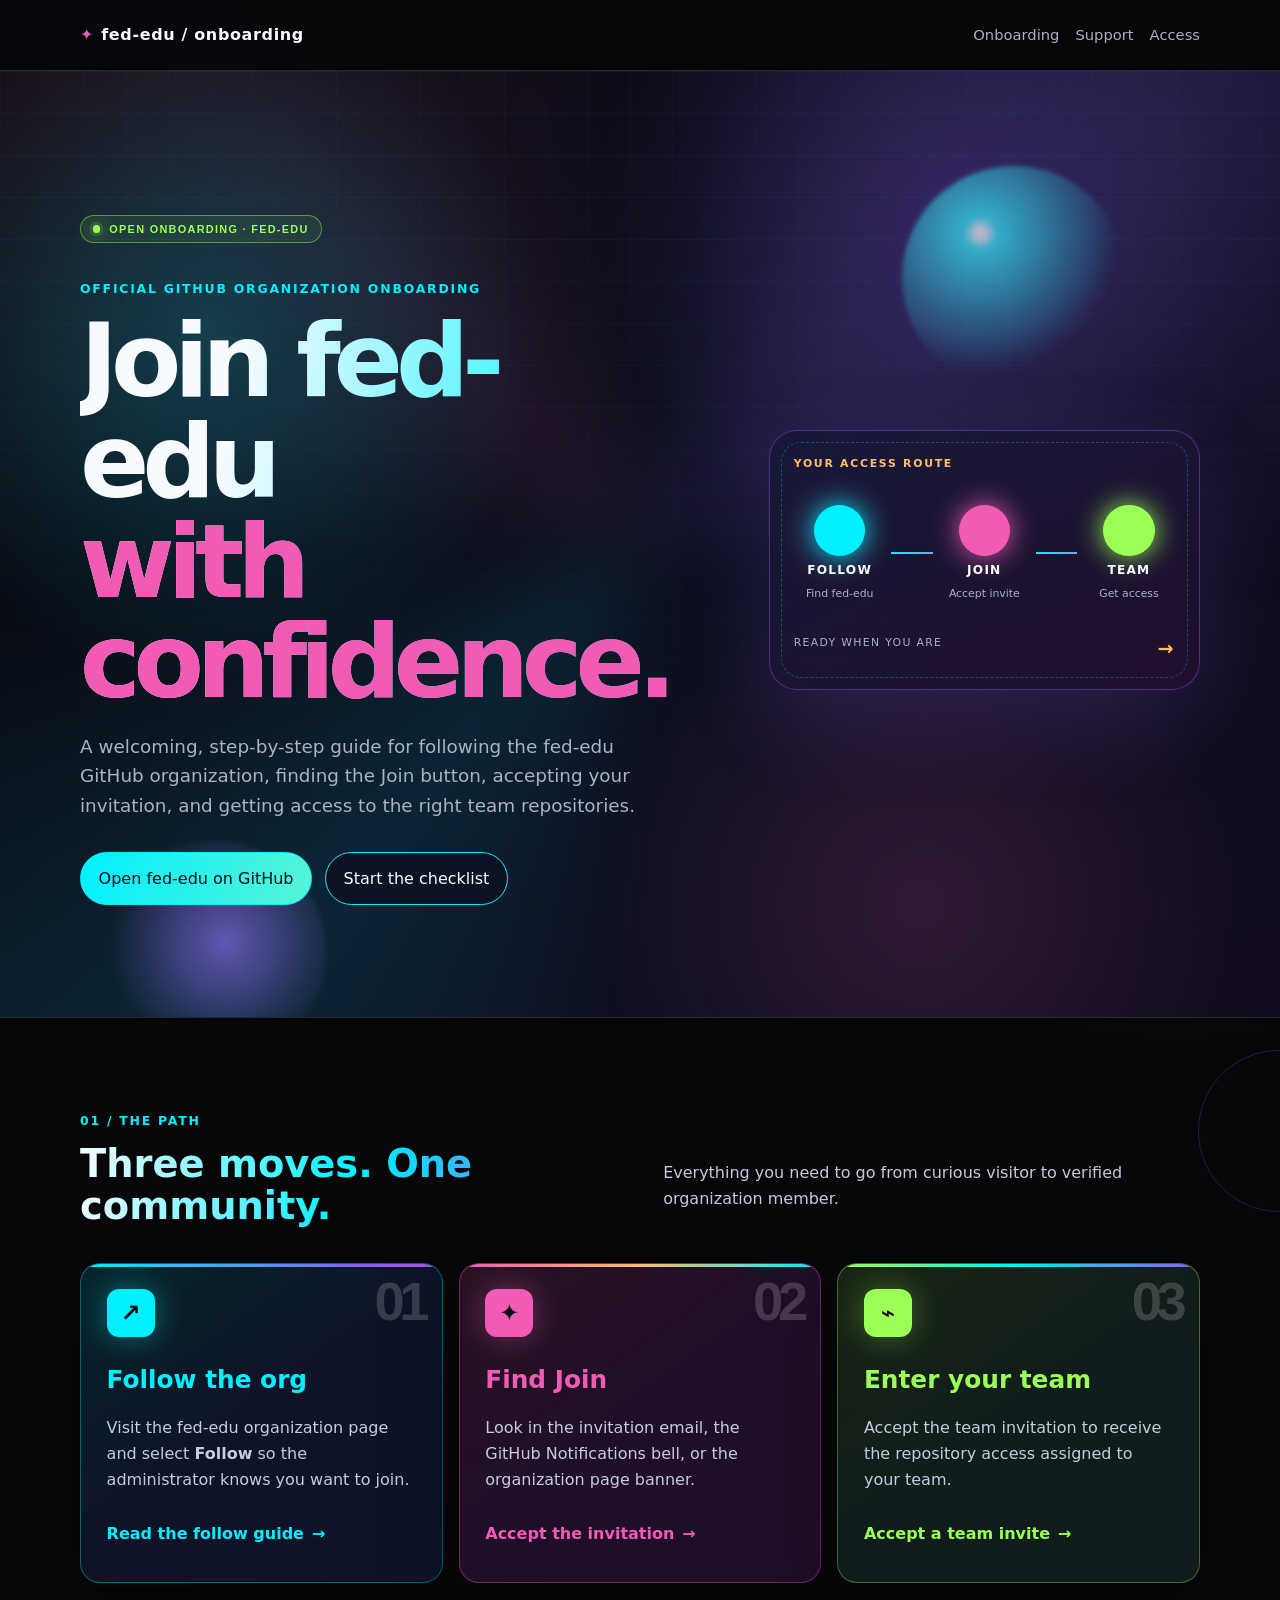
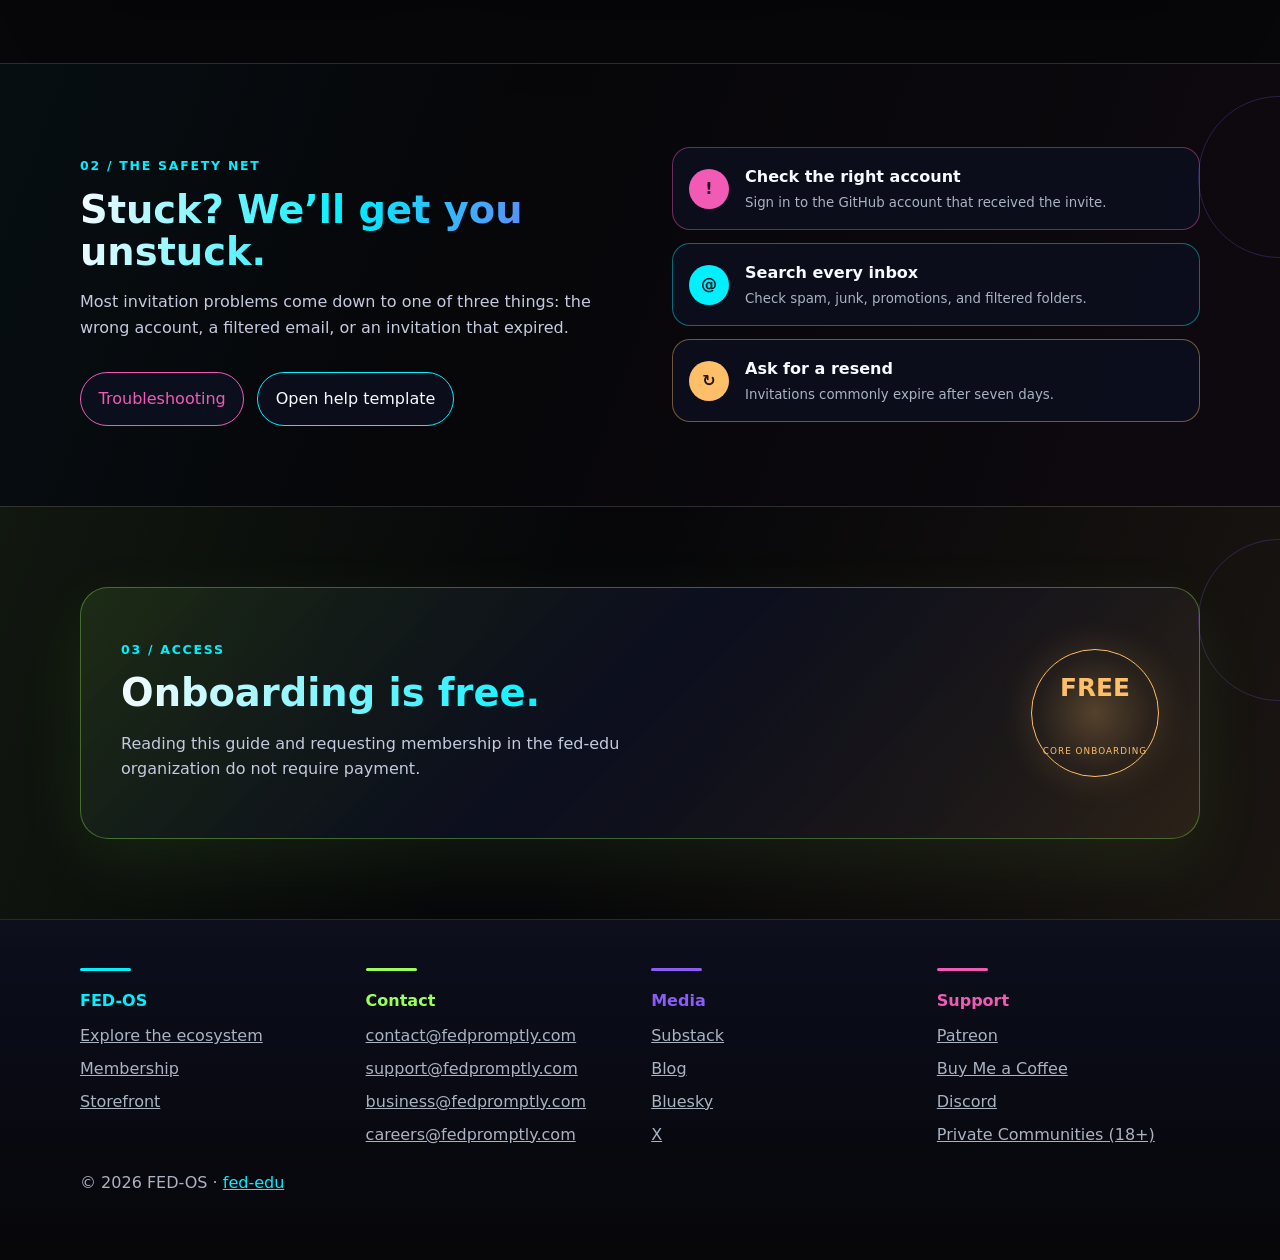
==== index.html @ 711a0e7e "Add files via upload" ====
<!doctype html>
<html lang="en">
<head>
  <meta charset="utf-8"><meta name="viewport" content="width=device-width,initial-scale=1">
  <title>fed-edu GitHub Organization Onboarding</title>
  <meta name="description" content="The official GitHub Organization Onboarding guide for the fed-edu organization.">
  <meta property="og:title" content="fed-edu GitHub Organization Onboarding"><meta property="og:description" content="Follow the organization, accept your invitation, and join your team."><meta property="og:image" content="assets/images/social-image.png">
  <link rel="icon" href="assets/images/favicon.ico"><link rel="stylesheet" href="styles.css">
</head>
<body>
  <header class="site-header component-header" data-component="header"><div class="container nav"><a class="brand" href="index.html">fed-edu / onboarding</a><nav class="nav-links" aria-label="Primary navigation"><a class="nav-cyan" data-magnetic href="#onboarding">Onboarding</a><a class="nav-magenta" data-magnetic href="#support">Support</a><a class="nav-amber" data-magnetic href="#pricing">Access</a></nav></div></header>
  <main>
    <section class="hero hero-art-directed">
      <span class="ambient-orb orb-cyan" aria-hidden="true"></span><span class="ambient-orb orb-violet" aria-hidden="true"></span><span class="ambient-orb orb-magenta" aria-hidden="true"></span>
      <div class="container hero-layout">
        <div class="hero-content"><div class="status-pill"><span class="status-dot"></span> OPEN ONBOARDING · FED-EDU</div><p class="kicker">Official GitHub Organization Onboarding</p><h1>Join fed-edu <em>with confidence.</em></h1><p class="lede">A welcoming, step-by-step guide for following the fed-edu GitHub organization, finding the Join button, accepting your invitation, and getting access to the right team repositories.</p><div class="actions"><a class="button primary" data-magnetic href="https://github.com/fed-edu" target="_blank" rel="noopener noreferrer">Open fed-edu on GitHub</a><a class="button" data-magnetic href="docs/00-onboarding-checklist.md">Start the checklist</a></div></div>
        <div class="hero-route" data-reveal aria-label="Three-step onboarding route"><div class="route-label">YOUR ACCESS ROUTE</div><div class="route-line"><div class="route-node node-cyan"><span>01</span><strong>FOLLOW</strong><small>Find fed-edu</small></div><i></i><div class="route-node node-magenta"><span>02</span><strong>JOIN</strong><small>Accept invite</small></div><i></i><div class="route-node node-lime"><span>03</span><strong>TEAM</strong><small>Get access</small></div></div><div class="route-footer"><span>READY WHEN YOU ARE</span><b>→</b></div></div>
      </div>
    </section>
    <section class="section section-onboarding" id="onboarding"><div class="container"><div class="section-heading" data-reveal><div><p class="kicker">01 / The path</p><h2>Three moves. One community.</h2></div><p class="section-note">Everything you need to go from curious visitor to verified organization member.</p></div><div class="grid step-grid"><article class="card card-cyan" data-tilt data-reveal><div class="card-number">01</div><div class="card-icon">↗</div><h3>Follow the org</h3><p>Visit the fed-edu organization page and select <strong>Follow</strong> so the administrator knows you want to join.</p><a href="docs/01-follow-organization.md">Read the follow guide <span>→</span></a></article><article class="card card-magenta" data-tilt data-reveal><div class="card-number">02</div><div class="card-icon">✦</div><h3>Find Join</h3><p>Look in the invitation email, the GitHub Notifications bell, or the organization page banner.</p><a href="docs/02-accept-organization-invite.md">Accept the invitation <span>→</span></a></article><article class="card card-lime" data-tilt data-reveal><div class="card-number">03</div><div class="card-icon">⌁</div><h3>Enter your team</h3><p>Accept the team invitation to receive the repository access assigned to your team.</p><a href="docs/03-accept-team-invite.md">Accept a team invite <span>→</span></a></article></div></div></section>
    <section class="section section-support" id="support"><div class="container support-layout"><div data-reveal><p class="kicker">02 / The safety net</p><h2>Stuck? We’ll get you unstuck.</h2><p class="section-note">Most invitation problems come down to one of three things: the wrong account, a filtered email, or an invitation that expired.</p><div class="actions"><a class="button button-magenta" data-magnetic href="docs/04-troubleshooting.md">Troubleshooting</a><a class="button" data-magnetic href=".github/ISSUE_TEMPLATE/onboarding-help.md">Open help template</a></div></div><div class="signal-stack" data-reveal><div class="signal-card signal-pink"><span class="signal-icon">!</span><div><strong>Check the right account</strong><small>Sign in to the GitHub account that received the invite.</small></div></div><div class="signal-card signal-blue"><span class="signal-icon">@</span><div><strong>Search every inbox</strong><small>Check spam, junk, promotions, and filtered folders.</small></div></div><div class="signal-card signal-gold"><span class="signal-icon">↻</span><div><strong>Ask for a resend</strong><small>Invitations commonly expire after seven days.</small></div></div></div></div></section>
    <section class="section section-access" id="pricing"><div class="container access-panel" data-reveal><div><p class="kicker">03 / Access</p><h2>Onboarding is free.</h2><p class="section-note">Reading this guide and requesting membership in the fed-edu organization do not require payment.</p></div><div class="access-badge"><span>FREE</span><small>CORE ONBOARDING</small></div><div class="payment-embed" hidden><h3>Optional support embeds</h3><div id="paypal-button-container"></div><div id="stripe-button-container"></div><p><a href="https://buymeacoffee.com/fedpromptly">Buy Me a Coffee</a> · <a href="https://ko-fi.com/fedpromptly">Ko-fi</a></p></div></div></section>
  </main>
  <footer class="site-footer component-footer" role="contentinfo" data-component="footer"><div class="container footer-grid"><nav class="footer-column footer-cyan" data-reveal aria-label="FED-OS links"><h2>FED-OS</h2><ul><li><a href="https://www.fedpromptly.org">Explore the ecosystem</a></li><li><a href="https://www.fedpromptly.com/aid">Membership</a></li><li><a href="https://www.jabburr.com/fed-os">Storefront</a></li></ul></nav><nav class="footer-column footer-lime" data-reveal aria-label="Contact links"><h2>Contact</h2><ul><li><a href="mailto:contact@fedpromptly.com">contact@fedpromptly.com</a></li><li><a href="mailto:support@fedpromptly.com">support@fedpromptly.com</a></li><li><a href="mailto:business@fedpromptly.com">business@fedpromptly.com</a></li><li><a href="mailto:careers@fedpromptly.com">careers@fedpromptly.com</a></li></ul></nav><nav class="footer-column footer-violet" data-reveal aria-label="Media links"><h2>Media</h2><ul><li><a href="https://substack.com/@fedpromptly">Substack</a></li><li><a href="https://fedpromptly.wordpress.com/">Blog</a></li><li><a href="https://bsky.app/profile/fed-os.bsky.social">Bluesky</a></li><li><a href="https://x.com/Fedpromptly">X</a></li></ul></nav><nav class="footer-column footer-magenta" data-reveal aria-label="Support links"><h2>Support</h2><ul><li><a href="https://www.patreon.com/c/FEDpromptly">Patreon</a></li><li><a href="https://buymeacoffee.com/fedpromptly">Buy Me a Coffee</a></li><li><a href="https://discord.gg/Jm4XStx4Pf">Discord</a></li><li><a href="docs/private-communities.md">Private Communities (18+)</a></li></ul></nav></div><div class="container"><p>© 2026 FED-OS · <a href="https://github.com/fed-edu">fed-edu</a></p></div></footer>
  <script src="assets/js/app.js" defer></script><script src="assets/js/age-gate.js" defer></script><script src="assets/js/payments.js" defer></script>
</body>
</html>
---- styles.css ----
:root {
  --obsidian: #07070a;
  --night: #0d1020;
  --panel: #11162a;
  --panel-strong: #171d36;
  --cyan: #00f0ff;
  --violet: #8b5cf6;
  --magenta: #f15bb5;
  --lime: #9cff57;
  --amber: #ffbf69;
  --ink: #f7fbff;
  --muted: #a9b3c2;
  --line: rgba(255, 255, 255, .14);
  --shadow: 0 24px 80px rgba(0, 0, 0, .38);
}

* { box-sizing: border-box; }
html { scroll-behavior: smooth; }
body {
  margin: 0;
  background:
    radial-gradient(circle at 8% 10%, rgba(0, 240, 255, .08), transparent 22rem),
    radial-gradient(circle at 92% 22%, rgba(241, 91, 181, .07), transparent 26rem),
    var(--obsidian);
  color: var(--ink);
  font-family: Inter, system-ui, sans-serif;
  line-height: 1.6;
  overflow-x: hidden;
}
body::before {
  content: "";
  position: fixed;
  inset: 0;
  z-index: -2;
  pointer-events: none;
  opacity: .22;
  background-image: radial-gradient(rgba(255, 255, 255, .24) .7px, transparent .7px);
  background-size: 28px 28px;
  animation: star-drift 28s linear infinite;
}
a { color: var(--cyan); }
a:focus-visible, button:focus-visible, select:focus-visible { outline: 3px solid var(--lime); outline-offset: 3px; }
.container { width: min(1120px, calc(100% - 2rem)); margin-inline: auto; }

.site-header {
  position: sticky;
  top: 0;
  z-index: 5;
  background: rgba(7, 7, 10, .78);
  backdrop-filter: blur(18px) saturate(140%);
  border-bottom: 1px solid var(--line);
  animation: header-in .8s ease both;
}
.nav { min-height: 70px; display: flex; align-items: center; justify-content: space-between; gap: 1rem; }
.brand { color: var(--ink); font-weight: 800; text-decoration: none; letter-spacing: .04em; }
.brand::before { content: "✦"; color: var(--magenta); margin-right: .45rem; animation: sparkle 2.8s ease-in-out infinite; }
.nav-links { display: flex; gap: 1rem; flex-wrap: wrap; }
.nav-links a { color: var(--muted); text-decoration: none; font-size: .92rem; transition: color .2s ease, transform .2s ease; }
.nav-links a:hover { color: var(--cyan); transform: translateY(-2px); }

.hero {
  position: relative;
  isolation: isolate;
  overflow: hidden;
  padding: clamp(5rem, 12vw, 9rem) 0 6rem;
  background:
    radial-gradient(circle at 16% 28%, rgba(0, 240, 255, .22), transparent 27%),
    radial-gradient(circle at 74% 15%, rgba(139, 92, 246, .23), transparent 28%),
    radial-gradient(circle at 72% 88%, rgba(241, 91, 181, .14), transparent 26%),
    linear-gradient(135deg, #07070a 0%, #0d1020 55%, #120c1e 100%);
}
.hero::before {
  content: "";
  position: absolute;
  inset: -20%;
  z-index: -1;
  pointer-events: none;
  background: conic-gradient(from 180deg at 50% 50%, transparent, rgba(0, 240, 255, .10), transparent 24%, rgba(241, 91, 181, .10), transparent 52%, rgba(139, 92, 246, .14), transparent 76%);
  filter: blur(36px);
  animation: color-wheel 18s linear infinite;
}
.hero::after {
  content: "";
  position: absolute;
  inset: 0;
  z-index: -1;
  pointer-events: none;
  opacity: .28;
  background-image: linear-gradient(rgba(0, 240, 255, .18) 1px, transparent 1px), linear-gradient(90deg, rgba(139, 92, 246, .16) 1px, transparent 1px);
  background-size: 42px 42px;
  mask-image: linear-gradient(to bottom, black, transparent 92%);
  animation: grid-shift 14s linear infinite;
}
.hero-content { position: relative; z-index: 1; max-width: 780px; animation: reveal-up .9s .12s ease both; }
.ambient-orb { position: absolute; z-index: 0; display: block; width: 14rem; aspect-ratio: 1; border-radius: 50%; filter: blur(2px); opacity: .65; pointer-events: none; mix-blend-mode: screen; }
.orb-cyan { top: 10%; right: 12%; background: radial-gradient(circle at 35% 30%, white 0 2%, var(--cyan) 8%, transparent 65%); animation: float-a 8s ease-in-out infinite; }
.orb-violet { bottom: -3rem; left: 8%; background: radial-gradient(circle at 55% 45%, var(--violet), transparent 66%); animation: float-b 11s ease-in-out infinite; }
.orb-magenta { top: 42%; right: 30%; width: 8rem; background: radial-gradient(circle, var(--magenta), transparent 68%); animation: pulse-orb 5s ease-in-out infinite; }
.kicker { color: var(--cyan); text-transform: uppercase; letter-spacing: .14em; font-size: .78rem; font-weight: 800; }
h1 { font-size: clamp(2.8rem, 8vw, 6.8rem); line-height: .98; letter-spacing: -.07em; margin: .7rem 0 1.2rem; background: linear-gradient(100deg, var(--ink) 12%, var(--cyan) 42%, var(--magenta) 70%, var(--amber) 94%); -webkit-background-clip: text; background-clip: text; color: transparent; background-size: 220% auto; animation: text-shimmer 8s ease-in-out infinite; }
h2 { font-size: clamp(1.7rem, 3vw, 2.6rem); line-height: 1.1; }
.lede { max-width: 700px; color: var(--muted); font-size: 1.15rem; }
.actions { display: flex; flex-wrap: wrap; gap: .8rem; margin-top: 2rem; }
.button { position: relative; isolation: isolate; overflow: hidden; display: inline-flex; align-items: center; justify-content: center; border: 1px solid var(--cyan); border-radius: 999px; padding: .8rem 1.1rem; color: var(--ink); text-decoration: none; background: rgba(13, 16, 32, .78); transition: transform .22s ease, background .22s ease, border-color .22s ease, box-shadow .22s ease; }
.button::after { content: ""; position: absolute; inset: 0; z-index: -1; transform: translateX(-110%); background: linear-gradient(100deg, transparent, rgba(255, 255, 255, .24), transparent); animation: button-sheen 4.5s ease-in-out infinite; }
.button.primary { color: #031015; border-color: var(--cyan); background: linear-gradient(110deg, var(--cyan), #55f4d8, var(--lime)); background-size: 200% auto; animation: gradient-flow 5s ease infinite; }
.button:hover { transform: translateY(-4px) scale(1.02); background: rgba(0, 240, 255, .14); border-color: var(--lime); box-shadow: 0 12px 36px rgba(0, 240, 255, .18); }
.button.primary:hover { color: #031015; background-position: 100% 50%; }

.section { position: relative; padding: 5rem 0; border-top: 1px solid var(--line); }
.section:nth-of-type(odd) { background: linear-gradient(110deg, rgba(0, 240, 255, .035), transparent 38%, rgba(241, 91, 181, .035)); }
.section::after { content: ""; position: absolute; width: 10rem; height: 10rem; right: -5rem; top: 2rem; border: 1px solid rgba(139, 92, 246, .25); border-radius: 50%; animation: orbit-ring 12s linear infinite; pointer-events: none; }
.grid { display: grid; grid-template-columns: repeat(auto-fit, minmax(220px, 1fr)); gap: 1rem; }
.card { position: relative; overflow: hidden; border: 1px solid var(--line); background: linear-gradient(145deg, rgba(23, 29, 54, .92), rgba(11, 13, 26, .9)); border-radius: 20px; padding: 1.3rem; box-shadow: var(--shadow); transition: transform .22s ease, border-color .22s ease, box-shadow .22s ease; }
.card::before { content: ""; position: absolute; inset: 0 0 auto; height: 3px; background: linear-gradient(90deg, var(--cyan), var(--violet), var(--magenta), var(--amber)); background-size: 240% 100%; animation: gradient-flow 6s linear infinite; }
.card:nth-child(2)::before { background: linear-gradient(90deg, var(--magenta), var(--amber), var(--cyan)); }
.card:nth-child(3)::before { background: linear-gradient(90deg, var(--lime), var(--cyan), var(--violet)); }
.card:hover { border-color: rgba(0, 240, 255, .72); box-shadow: 0 20px 60px rgba(0, 240, 255, .15), var(--shadow); }
.card h3 { margin-top: 0; color: var(--ink); }
.card p { color: var(--muted); }
.card a { color: var(--amber); }
.muted { color: var(--muted); }
[data-reveal] { opacity: 0; transform: translateY(24px); transition: opacity .75s ease, transform .75s cubic-bezier(.2,.8,.2,1); }
[data-reveal].is-visible { opacity: 1; transform: none; }
[data-reveal]:nth-child(2) { transition-delay: .10s; }
[data-reveal]:nth-child(3) { transition-delay: .20s; }
.payment-embed[hidden], #age-gate[hidden], #matrix-block[hidden] { display: none; }
.payment-embed { margin-top: 1rem; padding: 1rem; border: 1px dashed rgba(255, 191, 105, .65); border-radius: 14px; background: linear-gradient(135deg, rgba(255, 191, 105, .08), rgba(241, 91, 181, .06)); animation: soft-glow 4s ease-in-out infinite; }
.site-footer { border-top: 1px solid var(--line); padding: 3rem 0; color: var(--muted); background: linear-gradient(180deg, rgba(13, 16, 32, .85), rgba(7, 7, 10, .98)); }
.footer-grid { display: grid; grid-template-columns: repeat(4, 1fr); gap: 1.4rem; }
.footer-grid h2 { color: var(--ink); font-size: 1rem; }
.footer-grid ul { list-style: none; padding: 0; margin: 0; }
.footer-grid li { margin: .45rem 0; }
.footer-grid a { color: var(--muted); transition: color .2s ease, padding-left .2s ease; }
.footer-grid a:hover { color: var(--magenta); padding-left: .25rem; }
.age-overlay { position: fixed; inset: 0; z-index: 20; display: grid; place-items: center; padding: 1rem; background: rgba(7, 7, 10, .86); backdrop-filter: blur(10px) saturate(150%); animation: fade-in .35s ease both; }
.age-card { max-width: 440px; padding: 2rem; border: 1px solid rgba(0, 240, 255, .45); border-radius: 24px; background: linear-gradient(145deg, rgba(23, 29, 54, .98), rgba(35, 12, 42, .96)); box-shadow: 0 25px 70px rgba(0, 0, 0, .55); animation: card-pop .45s cubic-bezier(.2,.9,.25,1.2) both; }
.age-actions { display: flex; gap: .8rem; margin-top: 1.2rem; }
.yes { background: var(--lime); color: #06130b; border-color: var(--lime); }
.no { background: #ff7070; color: #210606; border-color: #ff7070; }

@keyframes reveal-up { from { opacity: 0; transform: translateY(28px); } to { opacity: 1; transform: none; } }
@keyframes fade-in { from { opacity: 0; } to { opacity: 1; } }
@keyframes card-pop { from { opacity: 0; transform: translateY(18px) scale(.94); } to { opacity: 1; transform: none; } }
@keyframes grid-shift { from { background-position: 0 0, 0 0; } to { background-position: 42px 42px, 42px 42px; } }
@keyframes star-drift { from { transform: translate3d(0, 0, 0); } to { transform: translate3d(28px, 28px, 0); } }
@keyframes color-wheel { to { transform: rotate(360deg); } }
@keyframes text-shimmer { 0%, 100% { background-position: 0% 50%; } 50% { background-position: 100% 50%; } }
@keyframes gradient-flow { to { background-position: 200% 50%; } }
@keyframes button-sheen { 0%, 55% { transform: translateX(-110%); } 75%, 100% { transform: translateX(110%); } }
@keyframes float-a { 0%, 100% { transform: translate3d(0, 0, 0) scale(1); } 50% { transform: translate3d(-22px, 30px, 0) scale(1.08); } }
@keyframes float-b { 0%, 100% { transform: translate3d(0, 0, 0); } 50% { transform: translate3d(26px, -24px, 0); } }
@keyframes pulse-orb { 0%, 100% { opacity: .32; transform: scale(.86); } 50% { opacity: .86; transform: scale(1.18); } }
@keyframes orbit-ring { to { transform: rotate(360deg) translateX(22px) rotate(-360deg); } }
@keyframes sparkle { 0%, 100% { opacity: .45; transform: rotate(0deg) scale(.85); } 50% { opacity: 1; transform: rotate(180deg) scale(1.2); } }
@keyframes soft-glow { 0%, 100% { box-shadow: 0 0 0 rgba(255, 191, 105, 0); } 50% { box-shadow: 0 0 28px rgba(255, 191, 105, .10); } }
@keyframes header-in { from { opacity: 0; transform: translateY(-12px); } to { opacity: 1; transform: none; } }

@media (max-width: 760px) { .nav { align-items: flex-start; flex-direction: column; padding: .9rem 0; } .footer-grid { grid-template-columns: 1fr 1fr; } .ambient-orb { opacity: .42; } }
@media (max-width: 500px) { .footer-grid { grid-template-columns: 1fr; } h1 { font-size: clamp(2.7rem, 16vw, 4.6rem); } }
@media (prefers-reduced-motion: reduce) {
  *, *::before, *::after { animation: none !important; transition: none !important; scroll-behavior: auto !important; }
  [data-reveal] { opacity: 1; transform: none; }
}

/* Distinct page and component treatments */
.page-404 .error-hero {
  min-height: calc(100vh - 70px);
  display: grid;
  place-items: center;
  background:
    radial-gradient(circle at 20% 25%, rgba(139, 92, 246, .28), transparent 24rem),
    radial-gradient(circle at 78% 70%, rgba(241, 91, 181, .20), transparent 22rem),
    linear-gradient(145deg, #080812, #180d2b 56%, #250d25);
}
.page-404 .error-content { max-width: 720px; text-align: center; }
.page-404 .error-content h1 { background: linear-gradient(100deg, var(--violet), var(--magenta), var(--amber)); -webkit-background-clip: text; background-clip: text; }
.page-404 .kicker { color: var(--magenta); }
.page-404 .error-path { display: inline-flex; align-items: center; gap: .8rem; margin: 1rem 0; padding: .7rem 1rem; color: var(--amber); border: 1px solid rgba(255, 191, 105, .35); border-radius: 999px; background: rgba(255, 191, 105, .07); animation: path-pulse 3.5s ease-in-out infinite; }
.page-404 .error-path b { color: var(--violet); animation: arrow-bounce 1.6s ease-in-out infinite; }
.error-ring { position: absolute; border: 1px solid rgba(241, 91, 181, .38); border-radius: 50%; pointer-events: none; }
.error-ring-one { width: 24rem; height: 24rem; right: 4%; top: 12%; animation: ring-spin 16s linear infinite; }
.error-ring-two { width: 13rem; height: 13rem; left: 10%; bottom: 12%; border-color: rgba(139, 92, 246, .46); animation: ring-spin 11s linear infinite reverse; }
.component-header .nav-cyan:hover { color: var(--cyan); }
.component-header .nav-magenta:hover { color: var(--magenta); }
.component-header .nav-amber:hover { color: var(--amber); }
.component-footer .footer-column { position: relative; padding-top: .7rem; }
.component-footer .footer-column::before { content: ""; position: absolute; top: 0; left: 0; width: 3.2rem; height: 3px; border-radius: 99px; animation: gradient-flow 5s linear infinite; }
.component-footer .footer-cyan::before { background: var(--cyan); }
.component-footer .footer-lime::before { background: var(--lime); }
.component-footer .footer-violet::before { background: var(--violet); }
.component-footer .footer-magenta::before { background: var(--magenta); }
.component-footer .footer-cyan h2 { color: var(--cyan); }
.component-footer .footer-lime h2 { color: var(--lime); }
.component-footer .footer-violet h2 { color: var(--violet); }
.component-footer .footer-magenta h2 { color: var(--magenta); }
.component-age-gate .gate-orb { position: absolute; width: 16rem; aspect-ratio: 1; border-radius: 50%; filter: blur(6px); opacity: .55; pointer-events: none; }
.component-age-gate .gate-orb-cyan { background: var(--cyan); top: 15%; left: 18%; animation: float-a 7s ease-in-out infinite; }
.component-age-gate .gate-orb-magenta { background: var(--magenta); right: 16%; bottom: 12%; animation: float-b 9s ease-in-out infinite; }
.component-age-gate .age-card { position: relative; z-index: 1; }
.component-age-gate .age-card .kicker { color: var(--amber); }
.component-age-gate .age-card h2 { color: var(--cyan); }
.footer-gate { position: relative; overflow: hidden; margin-top: 1rem; padding: .9rem 1rem; border: 1px solid rgba(241, 91, 181, .42); border-radius: 14px; background: linear-gradient(120deg, rgba(241, 91, 181, .09), rgba(139, 92, 246, .11)); }
.footer-gate p { position: relative; z-index: 1; margin: .2rem 0; }
.footer-gate .gate-link { color: var(--magenta); font-weight: 800; }
.gate-pulse { position: absolute; width: 4rem; aspect-ratio: 1; right: 1rem; top: 50%; border-radius: 50%; background: var(--magenta); opacity: .25; transform: translateY(-50%); animation: pulse-orb 3s ease-in-out infinite; }
@keyframes path-pulse { 0%, 100% { box-shadow: 0 0 0 rgba(255, 191, 105, 0); } 50% { box-shadow: 0 0 26px rgba(255, 191, 105, .18); } }
@keyframes arrow-bounce { 0%, 100% { transform: translateX(0); } 50% { transform: translateX(4px); } }
@keyframes ring-spin { to { transform: rotate(360deg); } }

/* Art-directed landing-page hierarchy */
.hero-art-directed { padding-bottom: 7rem; }
.hero-layout { display: grid; grid-template-columns: minmax(0, 1fr) minmax(320px, .72fr); align-items: center; gap: clamp(2rem, 7vw, 7rem); }
.hero-layout .hero-content { max-width: 700px; }
.hero-content h1 em { font-style: normal; display: block; color: var(--magenta); }
.status-pill { display: inline-flex; align-items: center; gap: .55rem; margin-bottom: 1.4rem; padding: .5rem .8rem; border: 1px solid rgba(156, 255, 87, .46); border-radius: 999px; color: var(--lime); background: rgba(156, 255, 87, .08); font: 800 .68rem/1 Inter, sans-serif; letter-spacing: .12em; animation: status-pulse 3s ease-in-out infinite; }
.status-dot { width: .45rem; height: .45rem; border-radius: 50%; background: var(--lime); box-shadow: 0 0 0 .2rem rgba(156, 255, 87, .12), 0 0 18px var(--lime); animation: dot-blink 1.8s ease-in-out infinite; }
.hero-route { position: relative; padding: 1.5rem; border: 1px solid rgba(139, 92, 246, .42); border-radius: 28px; background: linear-gradient(150deg, rgba(22, 24, 55, .92), rgba(37, 15, 48, .8)); box-shadow: 0 30px 90px rgba(139, 92, 246, .18); transform: rotate(2deg); animation: route-float 7s ease-in-out infinite; }
.hero-route::before { content: ""; position: absolute; inset: .7rem; border: 1px dashed rgba(0, 240, 255, .28); border-radius: 20px; pointer-events: none; }
.route-label { position: relative; z-index: 1; color: var(--amber); font-size: .68rem; font-weight: 800; letter-spacing: .16em; }
.route-line { position: relative; z-index: 1; display: grid; grid-template-columns: 1fr .45fr 1fr .45fr 1fr; align-items: center; gap: .35rem; margin: 2rem 0; }
.route-line i { height: 2px; background: linear-gradient(90deg, var(--cyan), var(--magenta)); animation: route-dash 2.4s linear infinite; background-size: 200% 100%; }
.route-node { display: grid; gap: .3rem; text-align: center; }
.route-node span { display: grid; place-items: center; width: 3.2rem; height: 3.2rem; margin: auto; border-radius: 50%; color: #061018; font-weight: 900; box-shadow: 0 0 28px currentColor; animation: node-pulse 3s ease-in-out infinite; }
.route-node strong { font-size: .76rem; letter-spacing: .1em; }
.route-node small { color: var(--muted); font-size: .68rem; }
.node-cyan span { background: var(--cyan); color: var(--cyan); }
.node-magenta span { background: var(--magenta); color: var(--magenta); animation-delay: .6s; }
.node-lime span { background: var(--lime); color: var(--lime); animation-delay: 1.2s; }
.route-footer { display: flex; justify-content: space-between; color: var(--muted); font-size: .68rem; letter-spacing: .12em; }
.route-footer b { color: var(--amber); font-size: 1.2rem; animation: arrow-bounce 1.6s ease-in-out infinite; }
.section-heading { display: flex; align-items: end; justify-content: space-between; gap: 2rem; margin-bottom: 2.2rem; }
.section-heading h2, .support-layout h2, .access-panel h2 { margin: .2rem 0 0; background: linear-gradient(100deg, var(--ink), var(--cyan), var(--violet)); -webkit-background-clip: text; background-clip: text; color: transparent; }
.section-note { max-width: 34rem; color: #c4cade; font-size: 1rem; }
.step-grid { grid-template-columns: repeat(3, 1fr); }
.step-grid .card { min-height: 20rem; padding: 1.6rem; }
.card-number { position: absolute; top: 1rem; right: 1.1rem; color: rgba(255,255,255,.18); font: 900 3.4rem/.8 Inter, sans-serif; letter-spacing: -.1em; }
.card-icon { display: grid; place-items: center; width: 3rem; height: 3rem; margin-bottom: 1.4rem; border-radius: 12px; color: #071016; font-size: 1.5rem; font-weight: 900; animation: icon-float 3s ease-in-out infinite; }
.card h3 { font-size: 1.55rem; margin-bottom: .7rem; }
.card p { color: #c5cce0; }
.card a { display: inline-flex; gap: .5rem; align-items: center; margin-top: .8rem; text-decoration: none; font-weight: 800; }
.card a span { transition: transform .2s ease; }
.card a:hover span { transform: translateX(5px); }
.card-cyan { border-color: rgba(0,240,255,.34); background: linear-gradient(145deg, rgba(0,240,255,.13), rgba(15,21,42,.92) 48%); }
.card-cyan .card-icon { background: var(--cyan); box-shadow: 0 0 30px rgba(0,240,255,.4); }
.card-cyan h3, .card-cyan a { color: var(--cyan); }
.card-magenta { border-color: rgba(241,91,181,.38); background: linear-gradient(145deg, rgba(241,91,181,.14), rgba(35,15,44,.92) 48%); }
.card-magenta .card-icon { background: var(--magenta); box-shadow: 0 0 30px rgba(241,91,181,.38); }
.card-magenta h3, .card-magenta a { color: var(--magenta); }
.card-lime { border-color: rgba(156,255,87,.34); background: linear-gradient(145deg, rgba(156,255,87,.12), rgba(18,31,29,.92) 48%); }
.card-lime .card-icon { background: var(--lime); box-shadow: 0 0 30px rgba(156,255,87,.34); }
.card-lime h3, .card-lime a { color: var(--lime); }
.section-support { background: radial-gradient(circle at 76% 45%, rgba(241,91,181,.12), transparent 28rem), linear-gradient(110deg, rgba(139,92,246,.08), transparent 58%); }
.support-layout { display: grid; grid-template-columns: 1fr 1fr; align-items: center; gap: 4rem; }
.button-magenta { border-color: var(--magenta); color: var(--magenta); }
.button-magenta:hover { background: rgba(241,91,181,.16); border-color: var(--amber); }
.signal-stack { display: grid; gap: .8rem; }
.signal-card { display: flex; align-items: center; gap: 1rem; padding: 1rem; border: 1px solid var(--line); border-radius: 18px; background: rgba(13,16,32,.78); transform: translateX(0); transition: transform .25s ease, border-color .25s ease; }
.signal-card:hover { transform: translateX(8px); }
.signal-card strong, .signal-card small { display: block; }
.signal-card strong { color: var(--ink); }
.signal-card small { color: var(--muted); margin-top: .15rem; }
.signal-icon { display: grid; flex: 0 0 2.5rem; place-items: center; width: 2.5rem; height: 2.5rem; border-radius: 50%; font-weight: 900; }
.signal-pink { border-color: rgba(241,91,181,.42); }.signal-pink .signal-icon { background: var(--magenta); color: #280b22; }
.signal-blue { border-color: rgba(0,240,255,.42); }.signal-blue .signal-icon { background: var(--cyan); color: #061a20; }
.signal-gold { border-color: rgba(255,191,105,.42); }.signal-gold .signal-icon { background: var(--amber); color: #241504; }
.section-access { background: linear-gradient(110deg, rgba(156,255,87,.07), transparent 44%, rgba(255,191,105,.08)); }
.access-panel { position: relative; display: grid; grid-template-columns: 1fr auto; align-items: center; gap: 2rem; padding: 2.5rem; border: 1px solid rgba(156,255,87,.34); border-radius: 28px; background: linear-gradient(135deg, rgba(156,255,87,.10), rgba(13,16,32,.92) 48%, rgba(255,191,105,.09)); box-shadow: 0 24px 70px rgba(156,255,87,.08); }
.access-panel .payment-embed { grid-column: 1/-1; width: 100%; }
.access-badge { display: grid; place-items: center; width: 8rem; height: 8rem; border: 1px solid var(--amber); border-radius: 50%; color: var(--amber); background: radial-gradient(circle, rgba(255,191,105,.24), rgba(255,191,105,.03) 64%); box-shadow: 0 0 36px rgba(255,191,105,.16); animation: badge-pulse 4s ease-in-out infinite; }
.access-badge span { font-size: 1.55rem; font-weight: 900; }.access-badge small { font-size: .55rem; letter-spacing: .12em; }
@keyframes status-pulse { 0%,100% { box-shadow: 0 0 0 rgba(156,255,87,0); } 50% { box-shadow: 0 0 22px rgba(156,255,87,.15); } }
@keyframes dot-blink { 0%,100% { opacity: .55; transform: scale(.8); } 50% { opacity: 1; transform: scale(1.2); } }
@keyframes route-float { 0%,100% { transform: rotate(2deg) translateY(0); } 50% { transform: rotate(-1deg) translateY(-10px); } }
@keyframes route-dash { to { background-position: 200% 0; } }
@keyframes node-pulse { 0%,100% { transform: scale(.96); } 50% { transform: scale(1.08); } }
@keyframes icon-float { 0%,100% { transform: translateY(0) rotate(0); } 50% { transform: translateY(-4px) rotate(4deg); } }
@keyframes badge-pulse { 0%,100% { transform: rotate(0) scale(1); } 50% { transform: rotate(4deg) scale(1.04); } }
@media (max-width: 820px) { .hero-layout, .support-layout { grid-template-columns: 1fr; } .hero-route { max-width: 620px; width: 100%; margin: 0 auto; } .section-heading { display: block; } .section-note { margin-top: 1rem; } .step-grid { grid-template-columns: 1fr; } .access-panel { grid-template-columns: 1fr auto; } }
@media (max-width: 520px) { .route-line { gap: .15rem; } .route-node small { display: none; } .access-panel { grid-template-columns: 1fr; } .access-badge { width: 6rem; height: 6rem; } }
@media (prefers-reduced-motion: reduce) { .hero-route, .status-pill, .status-dot, .route-node span, .access-badge { animation: none !important; } }
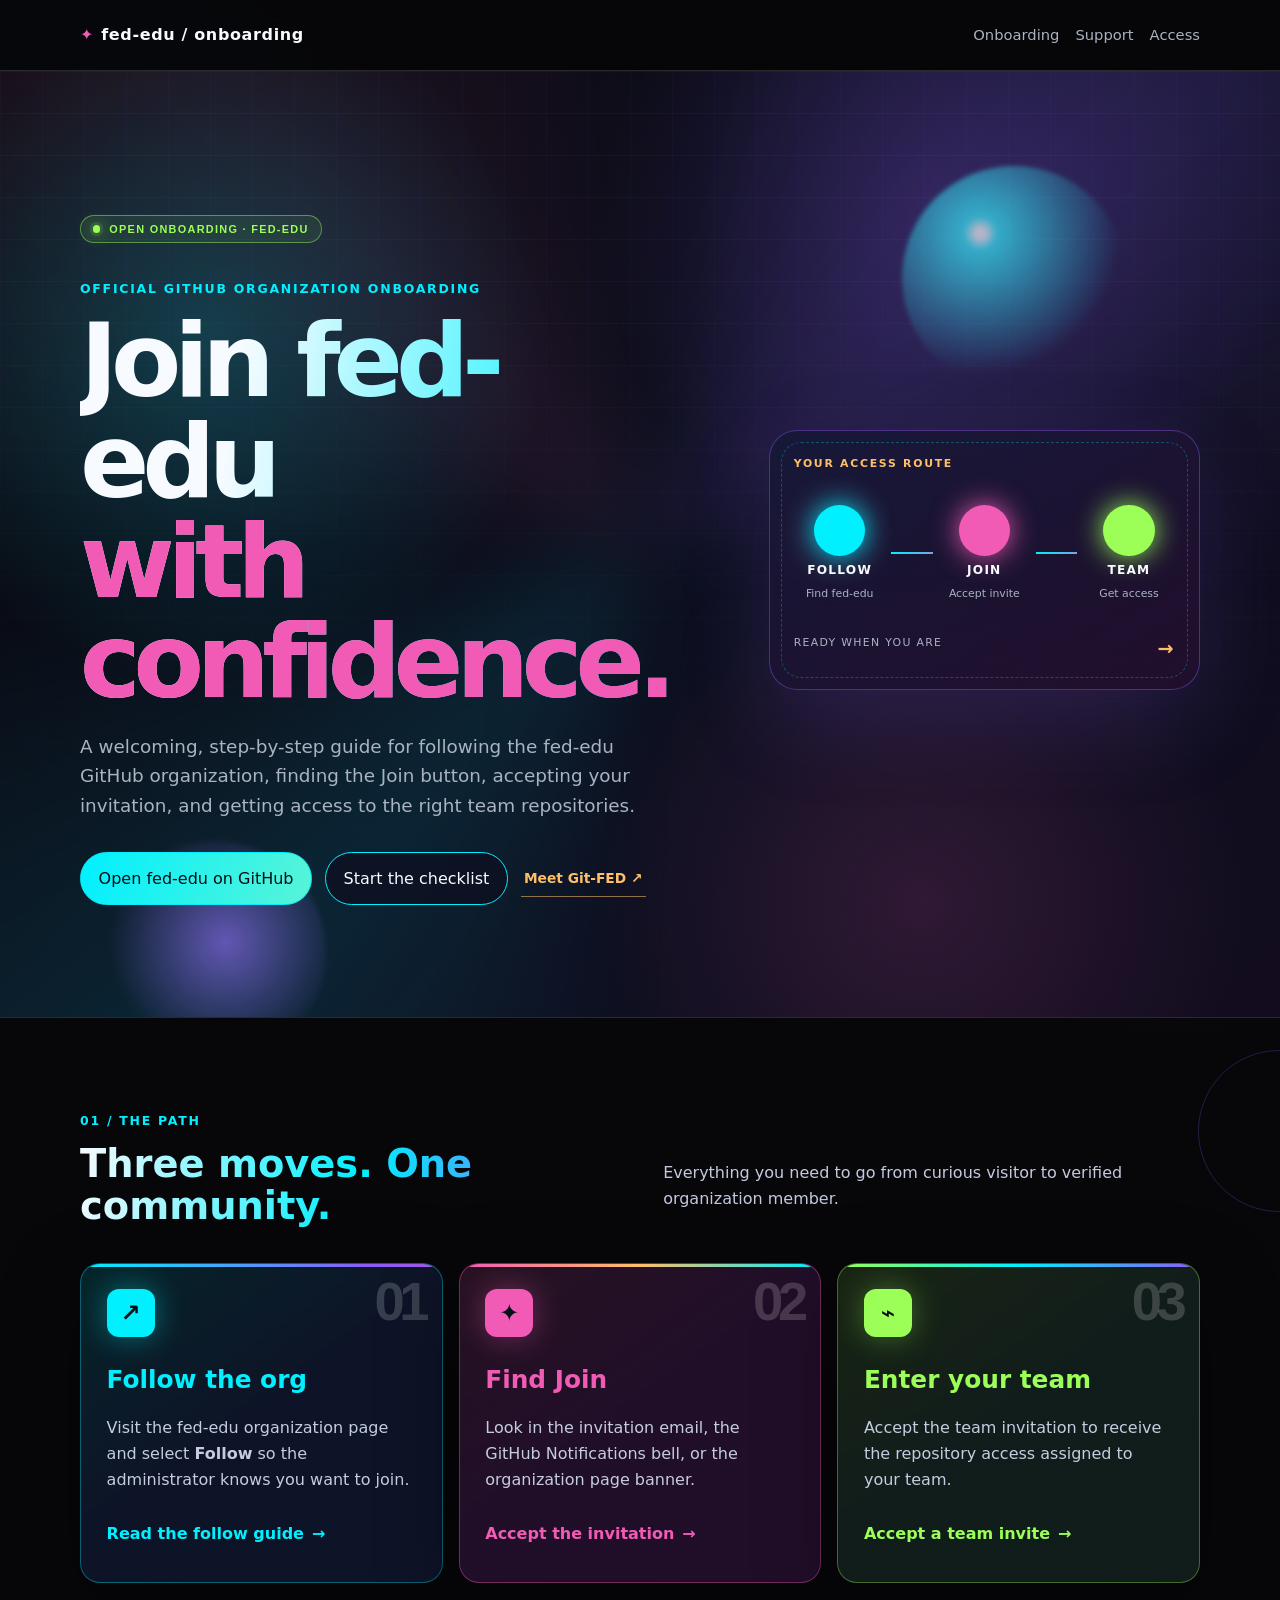
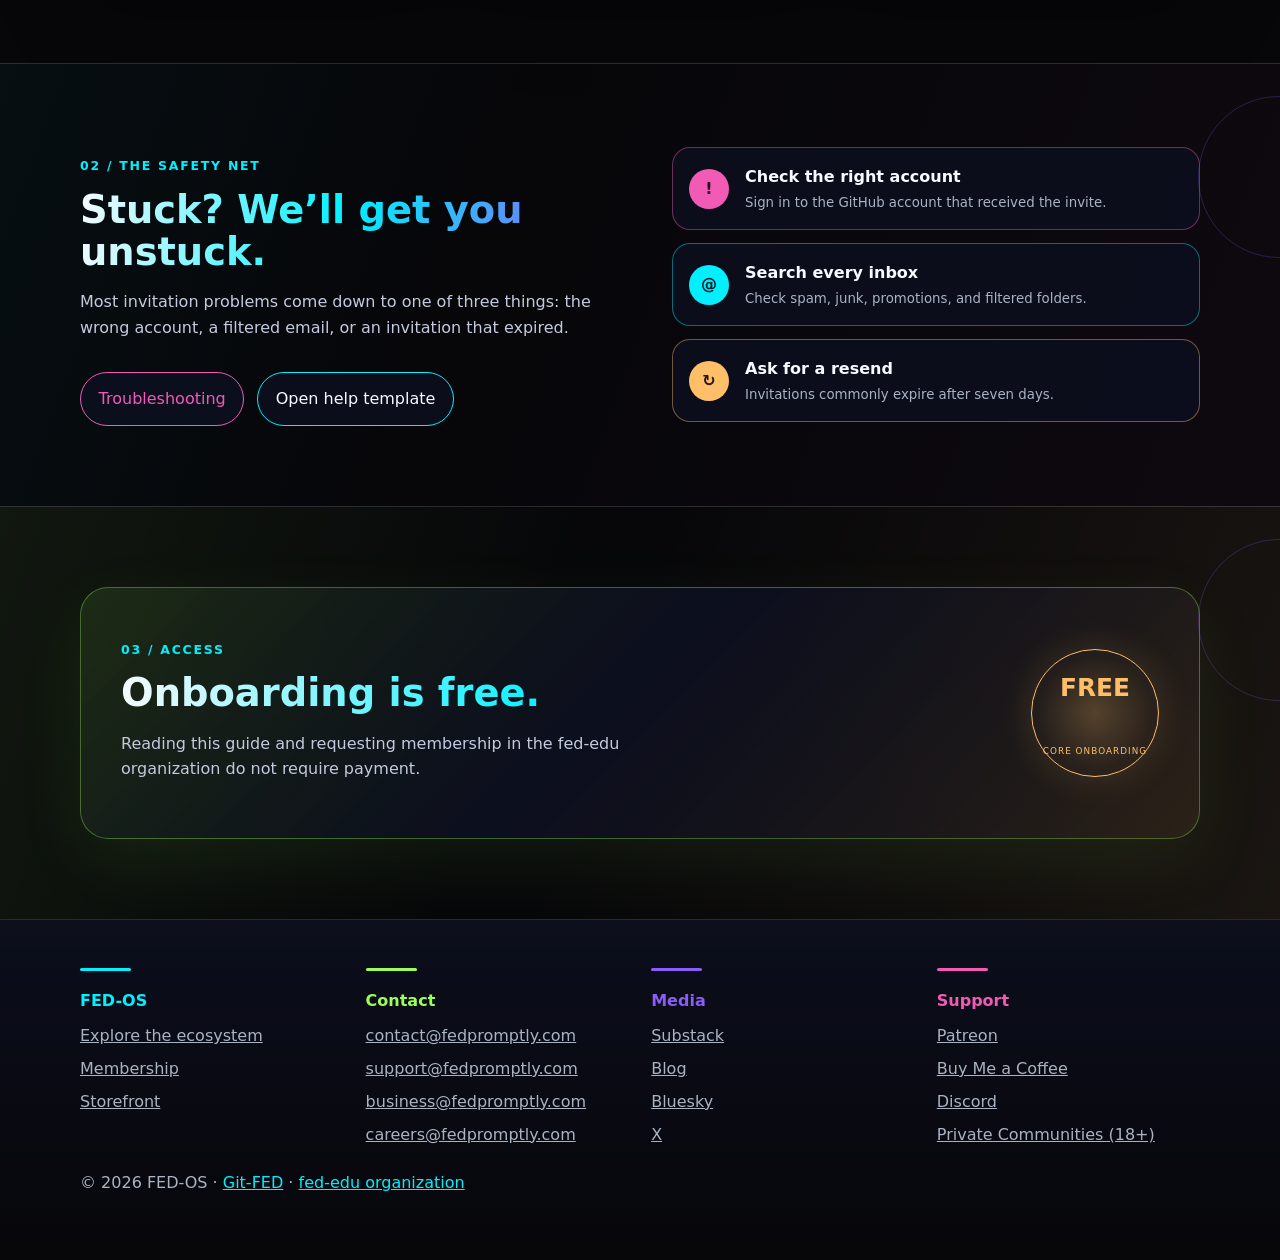
==== commit b85fed22: "Add files via upload" ====
--- a/index.html
+++ b/index.html
@@ -13,7 +13,7 @@
     <section class="hero hero-art-directed">
       <span class="ambient-orb orb-cyan" aria-hidden="true"></span><span class="ambient-orb orb-violet" aria-hidden="true"></span><span class="ambient-orb orb-magenta" aria-hidden="true"></span>
       <div class="container hero-layout">
-        <div class="hero-content"><div class="status-pill"><span class="status-dot"></span> OPEN ONBOARDING · FED-EDU</div><p class="kicker">Official GitHub Organization Onboarding</p><h1>Join fed-edu <em>with confidence.</em></h1><p class="lede">A welcoming, step-by-step guide for following the fed-edu GitHub organization, finding the Join button, accepting your invitation, and getting access to the right team repositories.</p><div class="actions"><a class="button primary" data-magnetic href="https://github.com/fed-edu" target="_blank" rel="noopener noreferrer">Open fed-edu on GitHub</a><a class="button" data-magnetic href="docs/00-onboarding-checklist.md">Start the checklist</a></div></div>
+        <div class="hero-content"><div class="status-pill"><span class="status-dot"></span> OPEN ONBOARDING · FED-EDU</div><p class="kicker">Official GitHub Organization Onboarding</p><h1>Join fed-edu <em>with confidence.</em></h1><p class="lede">A welcoming, step-by-step guide for following the fed-edu GitHub organization, finding the Join button, accepting your invitation, and getting access to the right team repositories.</p><div class="actions"><a class="button primary" data-magnetic href="https://github.com/fed-edu" target="_blank" rel="noopener noreferrer">Open fed-edu on GitHub</a><a class="button" data-magnetic href="docs/00-onboarding-checklist.md">Start the checklist</a><a class="profile-link" data-magnetic href="https://github.com/Git-FED" target="_blank" rel="noopener noreferrer">Meet Git-FED ↗</a></div></div>
         <div class="hero-route" data-reveal aria-label="Three-step onboarding route"><div class="route-label">YOUR ACCESS ROUTE</div><div class="route-line"><div class="route-node node-cyan"><span>01</span><strong>FOLLOW</strong><small>Find fed-edu</small></div><i></i><div class="route-node node-magenta"><span>02</span><strong>JOIN</strong><small>Accept invite</small></div><i></i><div class="route-node node-lime"><span>03</span><strong>TEAM</strong><small>Get access</small></div></div><div class="route-footer"><span>READY WHEN YOU ARE</span><b>→</b></div></div>
       </div>
     </section>
@@ -21,7 +21,7 @@
     <section class="section section-support" id="support"><div class="container support-layout"><div data-reveal><p class="kicker">02 / The safety net</p><h2>Stuck? We’ll get you unstuck.</h2><p class="section-note">Most invitation problems come down to one of three things: the wrong account, a filtered email, or an invitation that expired.</p><div class="actions"><a class="button button-magenta" data-magnetic href="docs/04-troubleshooting.md">Troubleshooting</a><a class="button" data-magnetic href=".github/ISSUE_TEMPLATE/onboarding-help.md">Open help template</a></div></div><div class="signal-stack" data-reveal><div class="signal-card signal-pink"><span class="signal-icon">!</span><div><strong>Check the right account</strong><small>Sign in to the GitHub account that received the invite.</small></div></div><div class="signal-card signal-blue"><span class="signal-icon">@</span><div><strong>Search every inbox</strong><small>Check spam, junk, promotions, and filtered folders.</small></div></div><div class="signal-card signal-gold"><span class="signal-icon">↻</span><div><strong>Ask for a resend</strong><small>Invitations commonly expire after seven days.</small></div></div></div></div></section>
     <section class="section section-access" id="pricing"><div class="container access-panel" data-reveal><div><p class="kicker">03 / Access</p><h2>Onboarding is free.</h2><p class="section-note">Reading this guide and requesting membership in the fed-edu organization do not require payment.</p></div><div class="access-badge"><span>FREE</span><small>CORE ONBOARDING</small></div><div class="payment-embed" hidden><h3>Optional support embeds</h3><div id="paypal-button-container"></div><div id="stripe-button-container"></div><p><a href="https://buymeacoffee.com/fedpromptly">Buy Me a Coffee</a> · <a href="https://ko-fi.com/fedpromptly">Ko-fi</a></p></div></div></section>
   </main>
-  <footer class="site-footer component-footer" role="contentinfo" data-component="footer"><div class="container footer-grid"><nav class="footer-column footer-cyan" data-reveal aria-label="FED-OS links"><h2>FED-OS</h2><ul><li><a href="https://www.fedpromptly.org">Explore the ecosystem</a></li><li><a href="https://www.fedpromptly.com/aid">Membership</a></li><li><a href="https://www.jabburr.com/fed-os">Storefront</a></li></ul></nav><nav class="footer-column footer-lime" data-reveal aria-label="Contact links"><h2>Contact</h2><ul><li><a href="mailto:contact@fedpromptly.com">contact@fedpromptly.com</a></li><li><a href="mailto:support@fedpromptly.com">support@fedpromptly.com</a></li><li><a href="mailto:business@fedpromptly.com">business@fedpromptly.com</a></li><li><a href="mailto:careers@fedpromptly.com">careers@fedpromptly.com</a></li></ul></nav><nav class="footer-column footer-violet" data-reveal aria-label="Media links"><h2>Media</h2><ul><li><a href="https://substack.com/@fedpromptly">Substack</a></li><li><a href="https://fedpromptly.wordpress.com/">Blog</a></li><li><a href="https://bsky.app/profile/fed-os.bsky.social">Bluesky</a></li><li><a href="https://x.com/Fedpromptly">X</a></li></ul></nav><nav class="footer-column footer-magenta" data-reveal aria-label="Support links"><h2>Support</h2><ul><li><a href="https://www.patreon.com/c/FEDpromptly">Patreon</a></li><li><a href="https://buymeacoffee.com/fedpromptly">Buy Me a Coffee</a></li><li><a href="https://discord.gg/Jm4XStx4Pf">Discord</a></li><li><a href="docs/private-communities.md">Private Communities (18+)</a></li></ul></nav></div><div class="container"><p>© 2026 FED-OS · <a href="https://github.com/fed-edu">fed-edu</a></p></div></footer>
+  <footer class="site-footer component-footer" role="contentinfo" data-component="footer"><div class="container footer-grid"><nav class="footer-column footer-cyan" data-reveal aria-label="FED-OS links"><h2>FED-OS</h2><ul><li><a href="https://www.fedpromptly.org">Explore the ecosystem</a></li><li><a href="https://www.fedpromptly.com/aid">Membership</a></li><li><a href="https://www.jabburr.com/fed-os">Storefront</a></li></ul></nav><nav class="footer-column footer-lime" data-reveal aria-label="Contact links"><h2>Contact</h2><ul><li><a href="mailto:contact@fedpromptly.com">contact@fedpromptly.com</a></li><li><a href="mailto:support@fedpromptly.com">support@fedpromptly.com</a></li><li><a href="mailto:business@fedpromptly.com">business@fedpromptly.com</a></li><li><a href="mailto:careers@fedpromptly.com">careers@fedpromptly.com</a></li></ul></nav><nav class="footer-column footer-violet" data-reveal aria-label="Media links"><h2>Media</h2><ul><li><a href="https://substack.com/@fedpromptly">Substack</a></li><li><a href="https://fedpromptly.wordpress.com/">Blog</a></li><li><a href="https://bsky.app/profile/fed-os.bsky.social">Bluesky</a></li><li><a href="https://x.com/Fedpromptly">X</a></li></ul></nav><nav class="footer-column footer-magenta" data-reveal aria-label="Support links"><h2>Support</h2><ul><li><a href="https://www.patreon.com/c/FEDpromptly">Patreon</a></li><li><a href="https://buymeacoffee.com/fedpromptly">Buy Me a Coffee</a></li><li><a href="https://discord.gg/Jm4XStx4Pf">Discord</a></li><li><a href="docs/private-communities.md">Private Communities (18+)</a></li></ul></nav></div><div class="container"><p>© 2026 FED-OS · <a href="https://github.com/Git-FED">Git-FED</a> · <a href="https://github.com/fed-edu">fed-edu organization</a></p></div></footer>
   <script src="assets/js/app.js" defer></script><script src="assets/js/age-gate.js" defer></script><script src="assets/js/payments.js" defer></script>
 </body>
 </html>
--- a/styles.css
+++ b/styles.css
@@ -279,3 +279,6 @@
 @media (max-width: 820px) { .hero-layout, .support-layout { grid-template-columns: 1fr; } .hero-route { max-width: 620px; width: 100%; margin: 0 auto; } .section-heading { display: block; } .section-note { margin-top: 1rem; } .step-grid { grid-template-columns: 1fr; } .access-panel { grid-template-columns: 1fr auto; } }
 @media (max-width: 520px) { .route-line { gap: .15rem; } .route-node small { display: none; } .access-panel { grid-template-columns: 1fr; } .access-badge { width: 6rem; height: 6rem; } }
 @media (prefers-reduced-motion: reduce) { .hero-route, .status-pill, .status-dot, .route-node span, .access-badge { animation: none !important; } }
+
+.profile-link { display: inline-flex; align-items: center; align-self: center; gap: .35rem; padding: .45rem .2rem; color: var(--amber); font-size: .86rem; font-weight: 800; text-decoration: none; border-bottom: 1px solid rgba(255,191,105,.55); transition: color .2s ease, transform .2s ease, border-color .2s ease; }
+.profile-link:hover { color: var(--magenta); border-color: var(--magenta); transform: translateY(-3px); }
